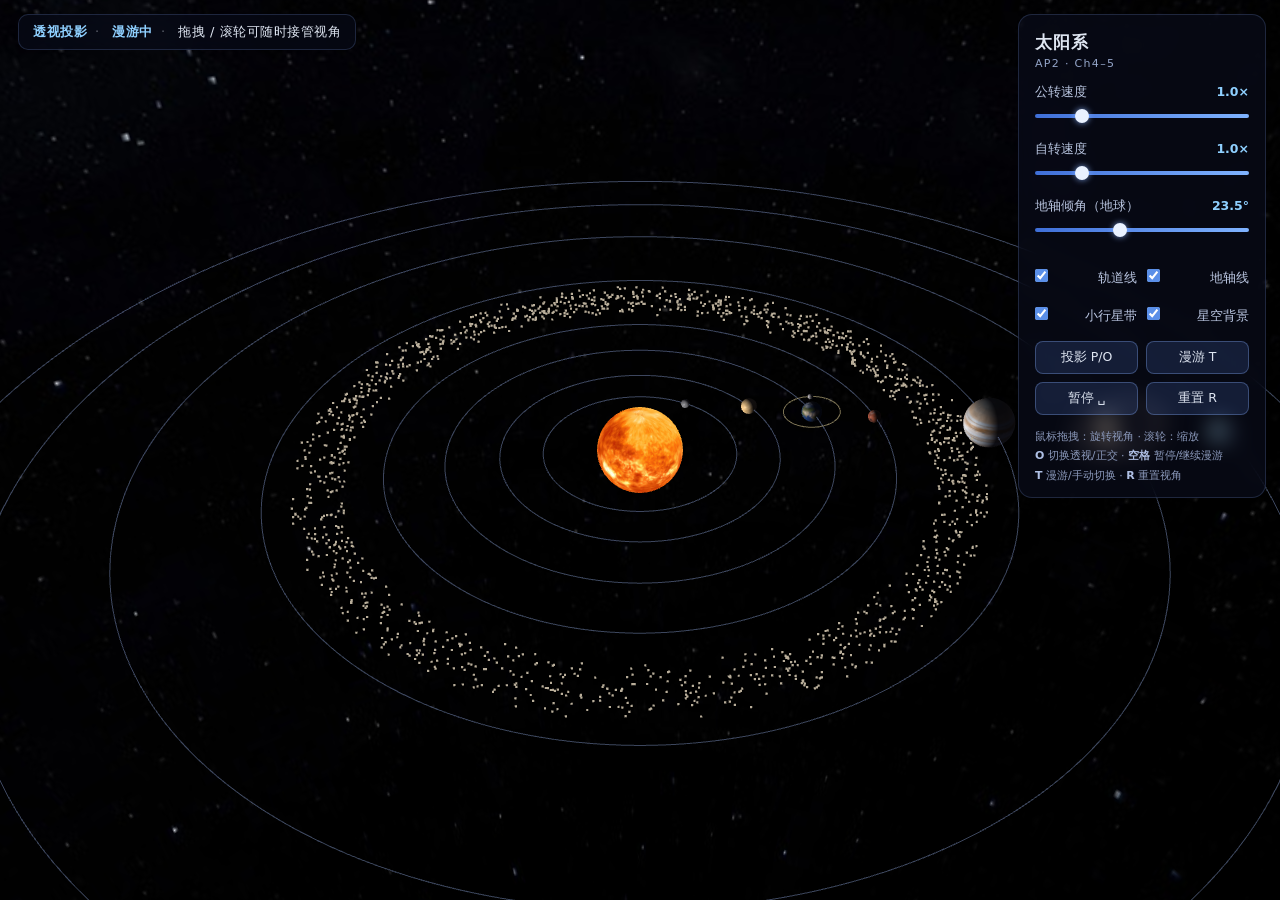
==== AP2-SolarSystem/index.html @ 4d722bfb "Add AP2: 三维层级场景太阳系（WebGL 2.0，含手动矩阵/双投影/漫游/土星环小行星带）" ====
<!DOCTYPE html>
<html lang="zh-CN">
<head>
<meta charset="UTF-8">
<meta name="viewport" content="width=device-width, initial-scale=1.0">
<title>AP2 · 三维层级场景：太阳系（WebGL 2.0）</title>
<link rel="stylesheet" href="css/style.css">
</head>
<body>

<canvas id="gl-canvas"></canvas>

<!-- 顶部状态条 -->
<div id="hud">
  <span id="hud-proj">透视投影</span><span class="sep">·</span>
  <span id="hud-cam">漫游中</span><span class="sep">·</span>
  <span>拖拽 / 滚轮可随时接管视角</span>
</div>

<!-- 参数面板 -->
<div id="panel">
  <h1>太阳系 <small>AP2 · Ch4–5</small></h1>

  <label>公转速度 <b id="v-orbit">1.0×</b></label>
  <input type="range" id="s-orbit" min="0" max="5" step="0.1" value="1">

  <label>自转速度 <b id="v-spin">1.0×</b></label>
  <input type="range" id="s-spin" min="0" max="5" step="0.1" value="1">

  <label>地轴倾角（地球）<b id="v-tilt">23.5°</b></label>
  <input type="range" id="s-tilt" min="0" max="60" step="0.5" value="23.5">

  <div class="checks">
    <label class="chk"><input type="checkbox" id="c-orbits" checked> 轨道线</label>
    <label class="chk"><input type="checkbox" id="c-axis" checked> 地轴线</label>
    <label class="chk"><input type="checkbox" id="c-belt" checked> 小行星带</label>
    <label class="chk"><input type="checkbox" id="c-stars" checked> 星空背景</label>
  </div>

  <div class="btns">
    <button id="b-proj">投影 P/O</button>
    <button id="b-tour">漫游 T</button>
    <button id="b-pause">暂停 ␣</button>
    <button id="b-reset">重置 R</button>
  </div>

  <p class="help">
    鼠标拖拽：旋转视角 · 滚轮：缩放<br>
    <b>O</b> 切换透视/正交 · <b>空格</b> 暂停/继续漫游<br>
    <b>T</b> 漫游/手动切换 · <b>R</b> 重置视角
  </p>
</div>

<!-- ============================================================
     着色器（GLSL ES 3.00，教材第 8 版风格：script 标签 + initShaders 加载）
     ============================================================ -->

<!-- 带纹理的 Phong 光照程序：太阳/行星/月球/土星环/星空球 -->
<script id="vertex-tex" type="x-shader/x-vertex">#version 300 es
in vec3 aPosition;
in vec3 aNormal;
in vec2 aTexCoord;

uniform mat4 uModel;
uniform mat4 uView;
uniform mat4 uProj;
uniform mat3 uNormalMat;   // 模型矩阵左上 3x3 的逆转置（法线矩阵）

out vec3 vNormal;
out vec2 vTexCoord;
out vec3 vWorldPos;

void main() {
    vec4 world = uModel * vec4(aPosition, 1.0);
    vWorldPos = world.xyz;
    vNormal   = uNormalMat * aNormal;
    vTexCoord = aTexCoord;
    gl_Position = uProj * uView * world;
}
</script>

<script id="fragment-tex" type="x-shader/x-fragment">#version 300 es
precision highp float;

in vec3 vNormal;
in vec2 vTexCoord;
in vec3 vWorldPos;

uniform sampler2D uTexMap;
uniform vec3  uLightPos;    // 点光源：太阳（世界坐标原点）
uniform vec3  uEyePos;
uniform vec3  uAmbient;     // 环境光分量（教材 Ch6）
uniform float uEmissive;    // 1 = 自发光（太阳/星空），0 = 受光天体
uniform float uShininess;   // 高光指数
uniform float uSpecular;    // 镜面强度

out vec4 outColor;

void main() {
    vec4 texColor = texture(uTexMap, vTexCoord);

    // Phong 模型：环境 + 漫反射 + 镜面（Ch6）
    vec3 N = normalize(vNormal);
    vec3 L = normalize(uLightPos - vWorldPos);
    vec3 V = normalize(uEyePos   - vWorldPos);
    vec3 R = reflect(-L, N);

    float diff = max(dot(N, L), 0.0);
    float spec = (dot(N, L) > 0.0)
               ? uSpecular * pow(max(dot(R, V), 0.0), uShininess)
               : 0.0;

    vec3 lit  = texColor.rgb * (uAmbient + diff * vec3(1.0)) + spec * vec3(1.0);
    outColor  = vec4(mix(lit, texColor.rgb, uEmissive), texColor.a);
}
</script>

<!-- 纯色程序：轨道线 / 地轴线 -->
<script id="vertex-flat" type="x-shader/x-vertex">#version 300 es
in vec3 aPosition;
uniform mat4 uModel;
uniform mat4 uView;
uniform mat4 uProj;
uniform float uPointSize;
void main() {
    gl_Position  = uProj * uView * uModel * vec4(aPosition, 1.0);
    gl_PointSize = uPointSize;
}
</script>

<script id="fragment-flat" type="x-shader/x-fragment">#version 300 es
precision highp float;
uniform vec4 uColor;
out vec4 outColor;
void main() { outColor = uColor; }
</script>

<!-- 小行星带程序：每颗小行星的圆轨道在顶点着色器内按开普勒角速度计算 -->
<script id="vertex-belt" type="x-shader/x-vertex">#version 300 es
in vec4 aOrbit;              // x: 轨道半径  y: 初始相位  z: 角速度(rad/s)  w: 高度偏移
uniform mat4 uView;
uniform mat4 uProj;
uniform float uSimTime;      // 已乘公转速度倍率的模拟时间
uniform float uPointSize;
void main() {
    float ang = aOrbit.y + aOrbit.z * uSimTime;
    vec3 pos  = vec3(cos(ang) * aOrbit.x, aOrbit.w, -sin(ang) * aOrbit.x);
    gl_Position  = uProj * uView * vec4(pos, 1.0);
    gl_PointSize = uPointSize;
}
</script>

<script id="fragment-belt" type="x-shader/x-fragment">#version 300 es
precision highp float;
uniform vec4 uColor;
out vec4 outColor;
void main() { outColor = uColor; }
</script>

<!-- ============================================================ -->

<script src="Common/initShaders.js"></script>
<script src="Common/MV.js"></script>
<script src="Common/webgl-utils.js"></script>
<script src="js/config.js?v=5"></script>
<script src="js/geometry.js?v=5"></script>
<script src="js/scene.js?v=5"></script>
<script src="js/camera.js?v=5"></script>
<script src="js/ui.js?v=5"></script>
<script src="js/main.js?v=5"></script>

</body>
</html>
---- AP2-SolarSystem/css/style.css ----
/* ===== AP2 太阳系 · 页面样式 ===== */
* { margin: 0; padding: 0; box-sizing: border-box; }

html, body {
    width: 100%; height: 100%;
    overflow: hidden;
    background: #020208;
    font-family: "PingFang SC", "Microsoft YaHei", system-ui, sans-serif;
    color: #dfe6f2;
}

#gl-canvas {
    position: fixed; inset: 0;
    width: 100%; height: 100%;
    display: block;
    cursor: grab;
}
#gl-canvas:active { cursor: grabbing; }

/* ---- 顶部状态条 ---- */
#hud {
    position: fixed; top: 14px; left: 18px;
    padding: 8px 14px;
    background: rgba(10, 14, 30, .55);
    border: 1px solid rgba(120, 150, 220, .22);
    border-radius: 10px;
    font-size: 13px;
    letter-spacing: .04em;
    backdrop-filter: blur(8px);
    user-select: none;
}
#hud .sep { margin: 0 8px; opacity: .4; }
#hud-proj, #hud-cam { color: #8fd0ff; font-weight: 600; }

/* ---- 参数面板 ---- */
#panel {
    position: fixed; top: 14px; right: 14px;
    width: 248px;
    padding: 16px 16px 12px;
    background: rgba(10, 14, 30, .62);
    border: 1px solid rgba(120, 150, 220, .22);
    border-radius: 14px;
    backdrop-filter: blur(10px);
    user-select: none;
}
#panel h1 {
    font-size: 17px; font-weight: 700;
    margin-bottom: 14px;
    letter-spacing: .06em;
}
#panel h1 small {
    display: block; margin-top: 3px;
    font-size: 11px; font-weight: 400;
    color: #93a4c8; letter-spacing: .12em;
}
#panel label {
    display: flex; justify-content: space-between; align-items: baseline;
    font-size: 12.5px; color: #b9c5e0;
    margin: 10px 0 4px;
}
#panel label b { color: #8fd0ff; font-weight: 600; font-variant-numeric: tabular-nums; }

input[type="range"] {
    width: 100%; height: 22px;
    appearance: none; -webkit-appearance: none;
    background: transparent; cursor: pointer;
}
input[type="range"]::-webkit-slider-runnable-track {
    height: 4px; border-radius: 2px;
    background: linear-gradient(90deg, #3f6fd8, #7fb3ff);
}
input[type="range"]::-webkit-slider-thumb {
    -webkit-appearance: none;
    width: 14px; height: 14px; margin-top: -5px;
    border-radius: 50%;
    background: #eaf2ff;
    box-shadow: 0 0 6px rgba(140, 180, 255, .8);
}

.checks {
    display: grid; grid-template-columns: 1fr 1fr;
    gap: 6px 10px; margin: 14px 0 4px;
}
.chk {
    display: flex; align-items: center; gap: 6px;
    font-size: 12.5px; color: #cdd8ef; cursor: pointer;
}
.chk input { accent-color: #5a8fe8; }

.btns {
    display: grid; grid-template-columns: 1fr 1fr;
    gap: 8px; margin-top: 12px;
}
.btns button {
    padding: 7px 4px;
    font-size: 12.5px; font-family: inherit;
    color: #dfe6f2;
    background: rgba(90, 130, 220, .18);
    border: 1px solid rgba(130, 165, 240, .35);
    border-radius: 8px;
    cursor: pointer;
    transition: background .15s;
}
.btns button:hover { background: rgba(100, 145, 235, .34); }

.help {
    margin-top: 12px;
    font-size: 11px; line-height: 1.75;
    color: #8b99bb;
}
.help b { color: #aebfe4; }
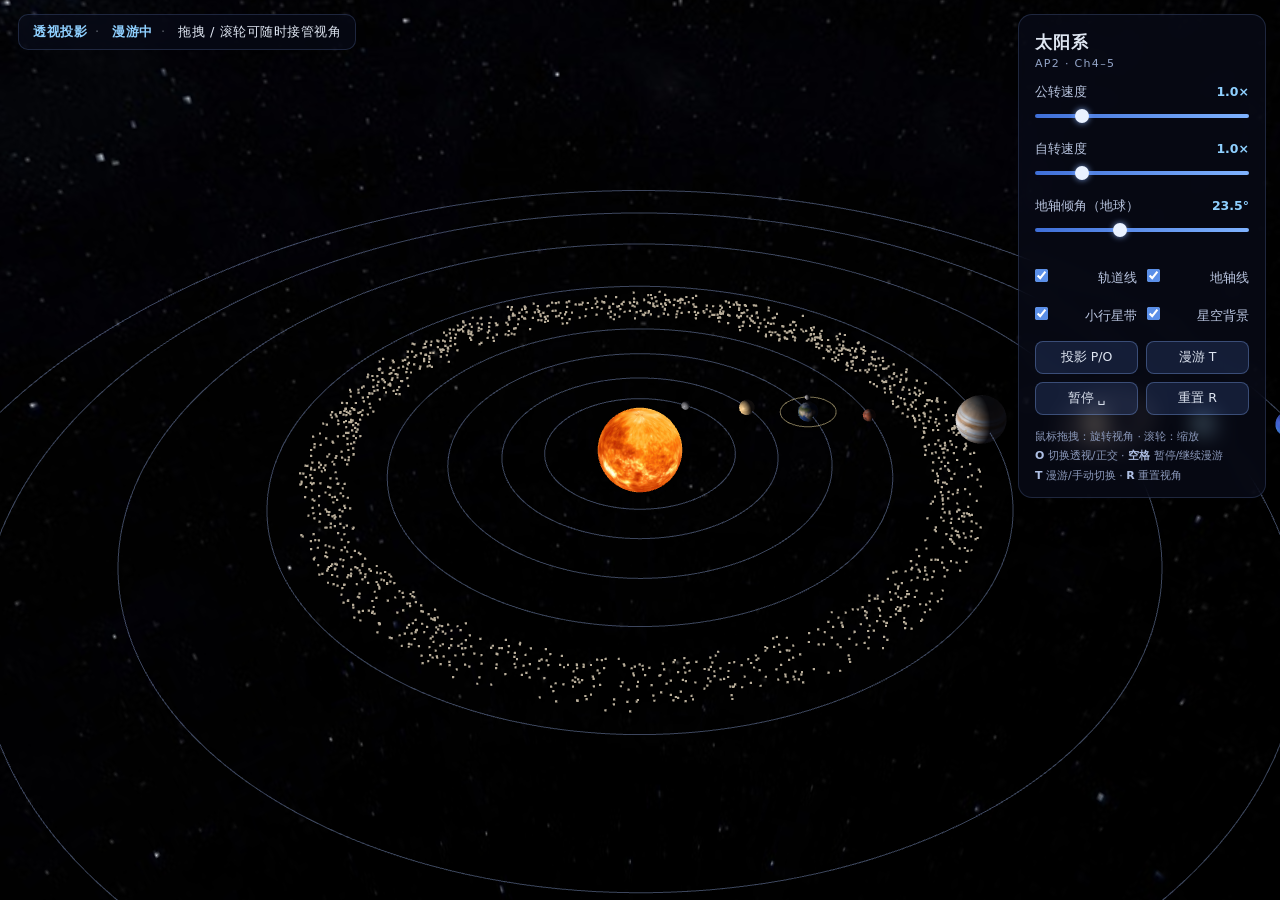
==== commit 25a4fc4c: "纹理加载失败自动重试（最多3次），应对公网网络抖动" ====
--- a/AP2-SolarSystem/index.html
+++ b/AP2-SolarSystem/index.html
@@ -162,12 +162,12 @@
 <script src="Common/initShaders.js"></script>
 <script src="Common/MV.js"></script>
 <script src="Common/webgl-utils.js"></script>
-<script src="js/config.js?v=5"></script>
-<script src="js/geometry.js?v=5"></script>
-<script src="js/scene.js?v=5"></script>
-<script src="js/camera.js?v=5"></script>
-<script src="js/ui.js?v=5"></script>
-<script src="js/main.js?v=5"></script>
+<script src="js/config.js?v=6"></script>
+<script src="js/geometry.js?v=6"></script>
+<script src="js/scene.js?v=6"></script>
+<script src="js/camera.js?v=6"></script>
+<script src="js/ui.js?v=6"></script>
+<script src="js/main.js?v=6"></script>
 
 </body>
 </html>
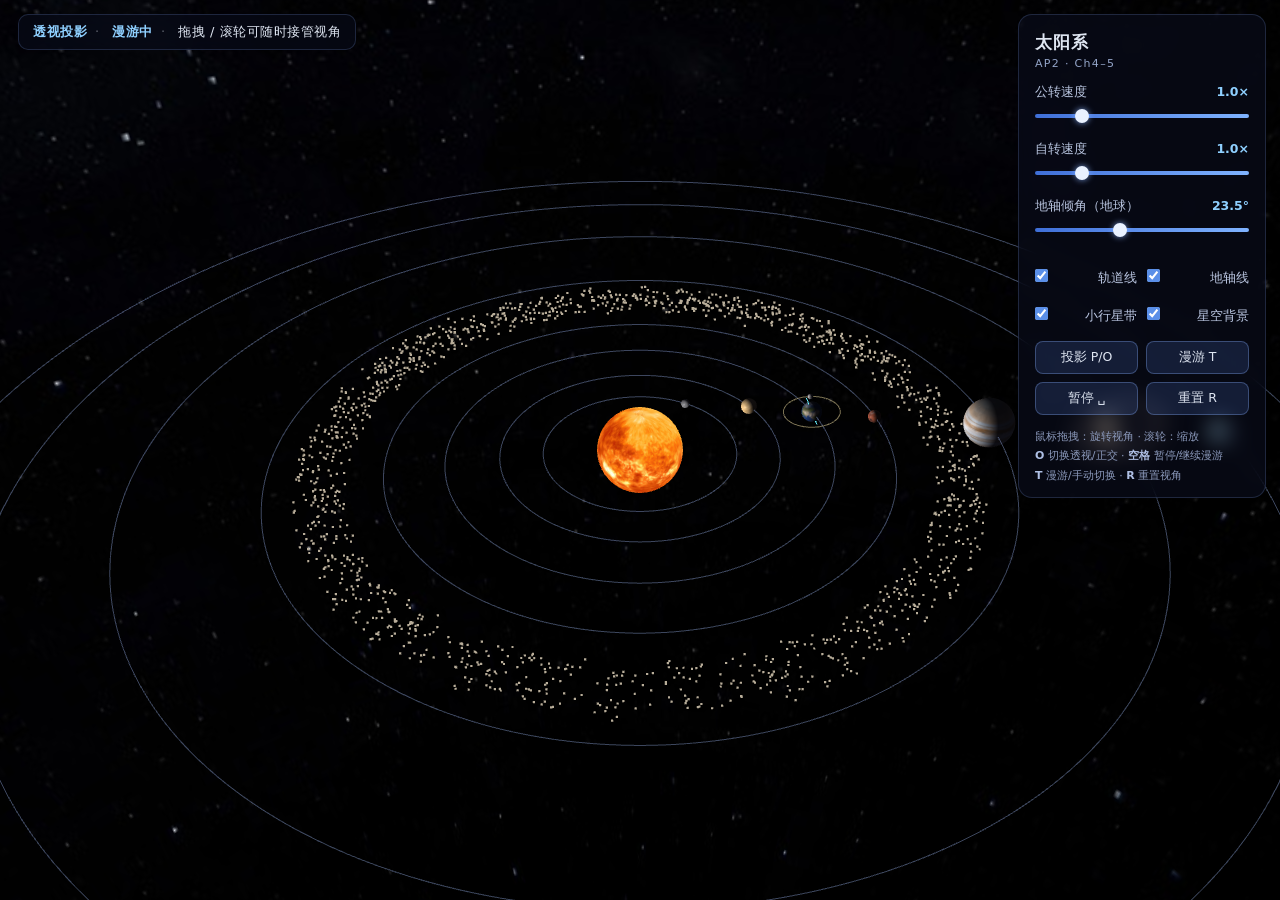
==== commit 23bf26bc: "地轴线可见性修复+10秒漫游录屏+调试接口+缓存v9" ====
--- a/AP2-SolarSystem/index.html
+++ b/AP2-SolarSystem/index.html
@@ -162,12 +162,12 @@
 <script src="Common/initShaders.js"></script>
 <script src="Common/MV.js"></script>
 <script src="Common/webgl-utils.js"></script>
-<script src="js/config.js?v=6"></script>
-<script src="js/geometry.js?v=6"></script>
-<script src="js/scene.js?v=6"></script>
-<script src="js/camera.js?v=6"></script>
-<script src="js/ui.js?v=6"></script>
-<script src="js/main.js?v=6"></script>
+<script src="js/config.js?v=9"></script>
+<script src="js/geometry.js?v=9"></script>
+<script src="js/scene.js?v=9"></script>
+<script src="js/camera.js?v=9"></script>
+<script src="js/ui.js?v=9"></script>
+<script src="js/main.js?v=9"></script>
 
 </body>
 </html>
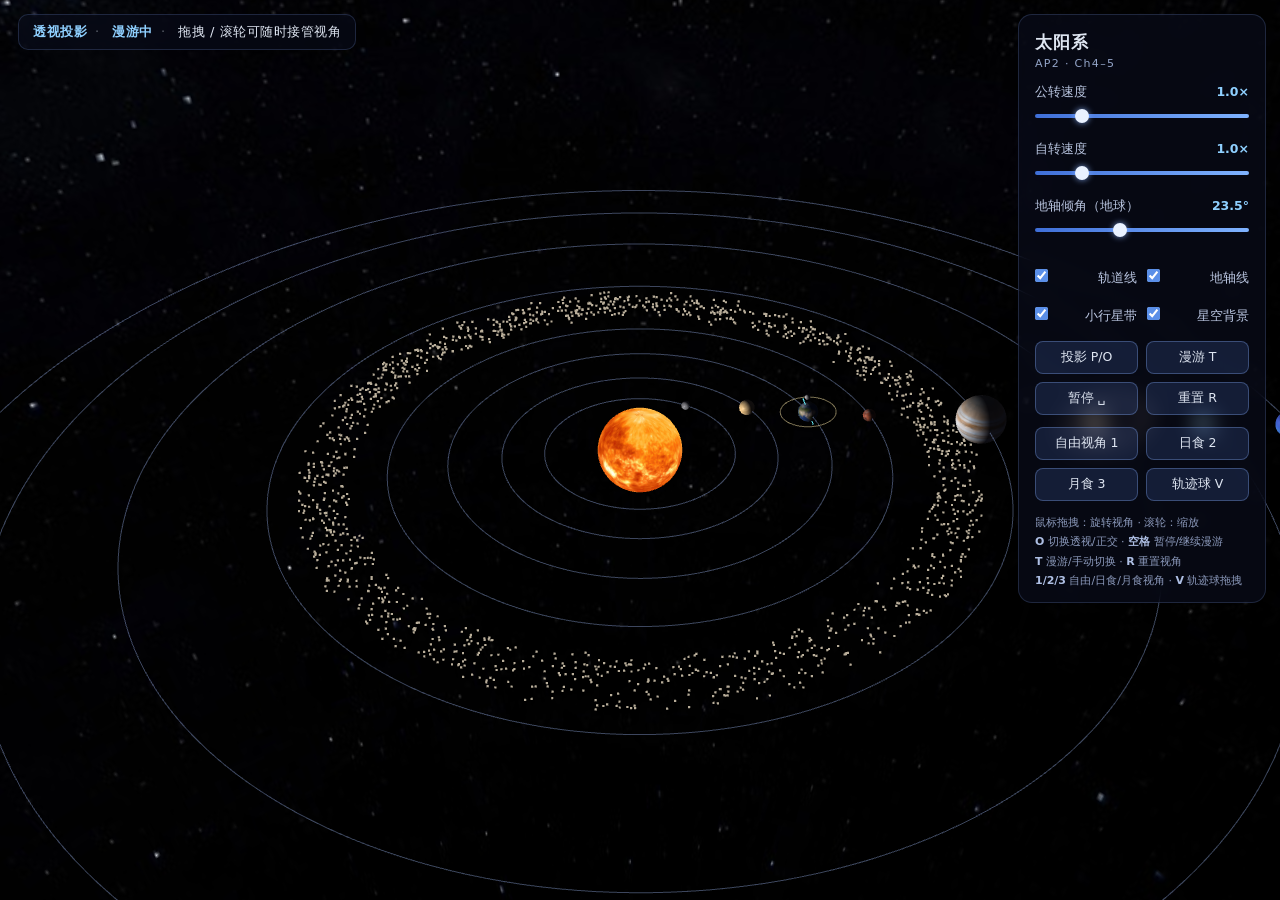
==== commit 6181995c: "选做E2日食/月食模拟+E3虚拟轨迹球（四元数）+README文档" ====
--- a/AP2-SolarSystem/index.html
+++ b/AP2-SolarSystem/index.html
@@ -44,10 +44,18 @@
     <button id="b-reset">重置 R</button>
   </div>
 
+  <div class="btns">
+    <button id="b-view-free">自由视角 1</button>
+    <button id="b-eclipse-solar">日食 2</button>
+    <button id="b-eclipse-lunar">月食 3</button>
+    <button id="b-trackball">轨迹球 V</button>
+  </div>
+
   <p class="help">
     鼠标拖拽：旋转视角 · 滚轮：缩放<br>
     <b>O</b> 切换透视/正交 · <b>空格</b> 暂停/继续漫游<br>
-    <b>T</b> 漫游/手动切换 · <b>R</b> 重置视角
+    <b>T</b> 漫游/手动切换 · <b>R</b> 重置视角<br>
+    <b>1/2/3</b> 自由/日食/月食视角 · <b>V</b> 轨迹球拖拽
   </p>
 </div>
 
@@ -93,6 +101,7 @@
 uniform float uEmissive;    // 1 = 自发光（太阳/星空），0 = 受光天体
 uniform float uShininess;   // 高光指数
 uniform float uSpecular;    // 镜面强度
+uniform float uEclipse;     // 月食系数（选做 E2）：0 = 正常，1 = 完全进入地影本影
 
 out vec4 outColor;
 
@@ -111,6 +120,9 @@
                : 0.0;
 
     vec3 lit  = texColor.rgb * (uAmbient + diff * vec3(1.0)) + spec * vec3(1.0);
+    // E2 月食：直射阳光被地球挡住，只剩穿过地球大气折射/散射的暗红光（"血月"）
+    vec3 blood = texColor.rgb * vec3(0.45, 0.10, 0.05) * 1.5;
+    lit = mix(lit, blood, uEclipse);
     outColor  = vec4(mix(lit, texColor.rgb, uEmissive), texColor.a);
 }
 </script>
@@ -162,12 +174,12 @@
 <script src="Common/initShaders.js"></script>
 <script src="Common/MV.js"></script>
 <script src="Common/webgl-utils.js"></script>
-<script src="js/config.js?v=9"></script>
-<script src="js/geometry.js?v=9"></script>
-<script src="js/scene.js?v=9"></script>
-<script src="js/camera.js?v=9"></script>
-<script src="js/ui.js?v=9"></script>
-<script src="js/main.js?v=9"></script>
+<script src="js/config.js?v=10"></script>
+<script src="js/geometry.js?v=10"></script>
+<script src="js/scene.js?v=10"></script>
+<script src="js/camera.js?v=10"></script>
+<script src="js/ui.js?v=10"></script>
+<script src="js/main.js?v=10"></script>
 
 </body>
 </html>
--- a/AP2-SolarSystem/css/style.css
+++ b/AP2-SolarSystem/css/style.css
@@ -102,6 +102,11 @@
     transition: background .15s;
 }
 .btns button:hover { background: rgba(100, 145, 235, .34); }
+.btns button.active {
+    background: rgba(110, 160, 255, .45);
+    border-color: rgba(160, 195, 255, .8);
+    box-shadow: inset 0 0 6px rgba(200, 220, 255, .25);
+}
 
 .help {
     margin-top: 12px;
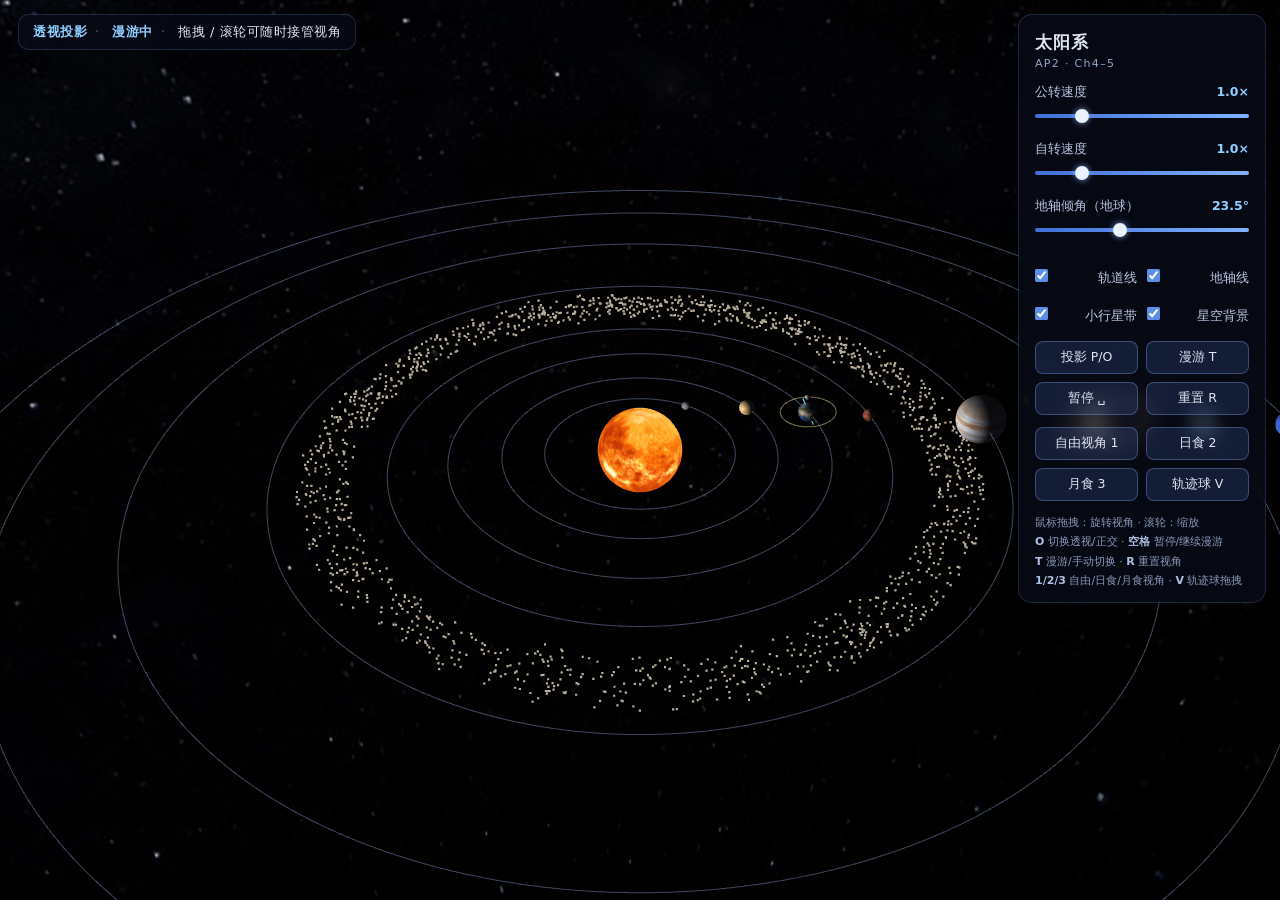
==== commit da2a5883: "修复日食机位落入太阳的bug（MV.js normalize原地改写共享向量）+交点西退打破3:1共振+入影自动慢放" ====
--- a/AP2-SolarSystem/index.html
+++ b/AP2-SolarSystem/index.html
@@ -174,12 +174,12 @@
 <script src="Common/initShaders.js"></script>
 <script src="Common/MV.js"></script>
 <script src="Common/webgl-utils.js"></script>
-<script src="js/config.js?v=10"></script>
-<script src="js/geometry.js?v=10"></script>
-<script src="js/scene.js?v=10"></script>
-<script src="js/camera.js?v=10"></script>
-<script src="js/ui.js?v=10"></script>
-<script src="js/main.js?v=10"></script>
+<script src="js/config.js?v=13"></script>
+<script src="js/geometry.js?v=13"></script>
+<script src="js/scene.js?v=13"></script>
+<script src="js/camera.js?v=13"></script>
+<script src="js/ui.js?v=13"></script>
+<script src="js/main.js?v=13"></script>
 
 </body>
 </html>
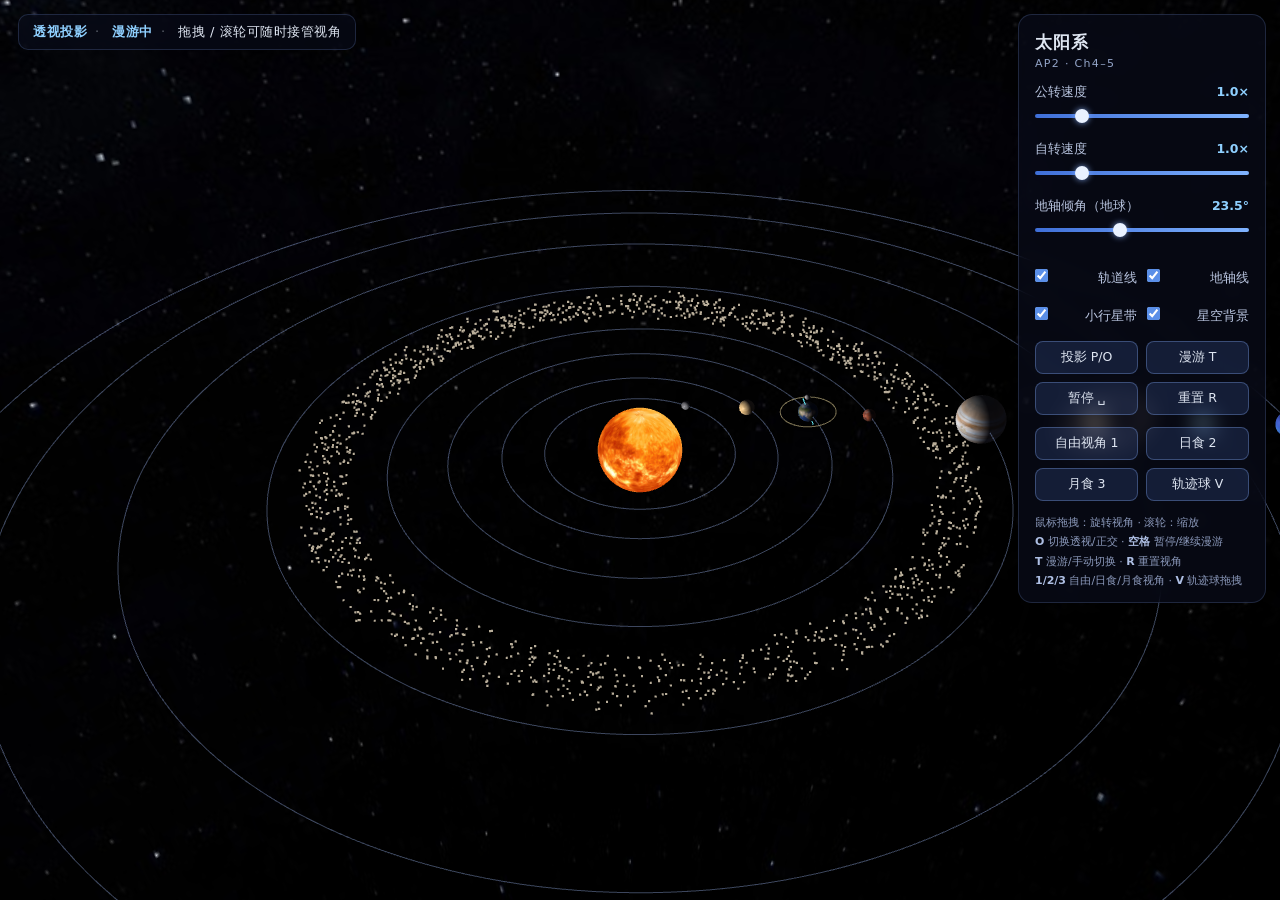
==== commit ab6e2655: "重设计日食机位：地月之间日地连线（金环日食），原夜面机位视场46°被黑地球糊满" ====
--- a/AP2-SolarSystem/index.html
+++ b/AP2-SolarSystem/index.html
@@ -174,12 +174,12 @@
 <script src="Common/initShaders.js"></script>
 <script src="Common/MV.js"></script>
 <script src="Common/webgl-utils.js"></script>
-<script src="js/config.js?v=13"></script>
-<script src="js/geometry.js?v=13"></script>
-<script src="js/scene.js?v=13"></script>
-<script src="js/camera.js?v=13"></script>
-<script src="js/ui.js?v=13"></script>
-<script src="js/main.js?v=13"></script>
+<script src="js/config.js?v=14"></script>
+<script src="js/geometry.js?v=14"></script>
+<script src="js/scene.js?v=14"></script>
+<script src="js/camera.js?v=14"></script>
+<script src="js/ui.js?v=14"></script>
+<script src="js/main.js?v=14"></script>
 
 </body>
 </html>
